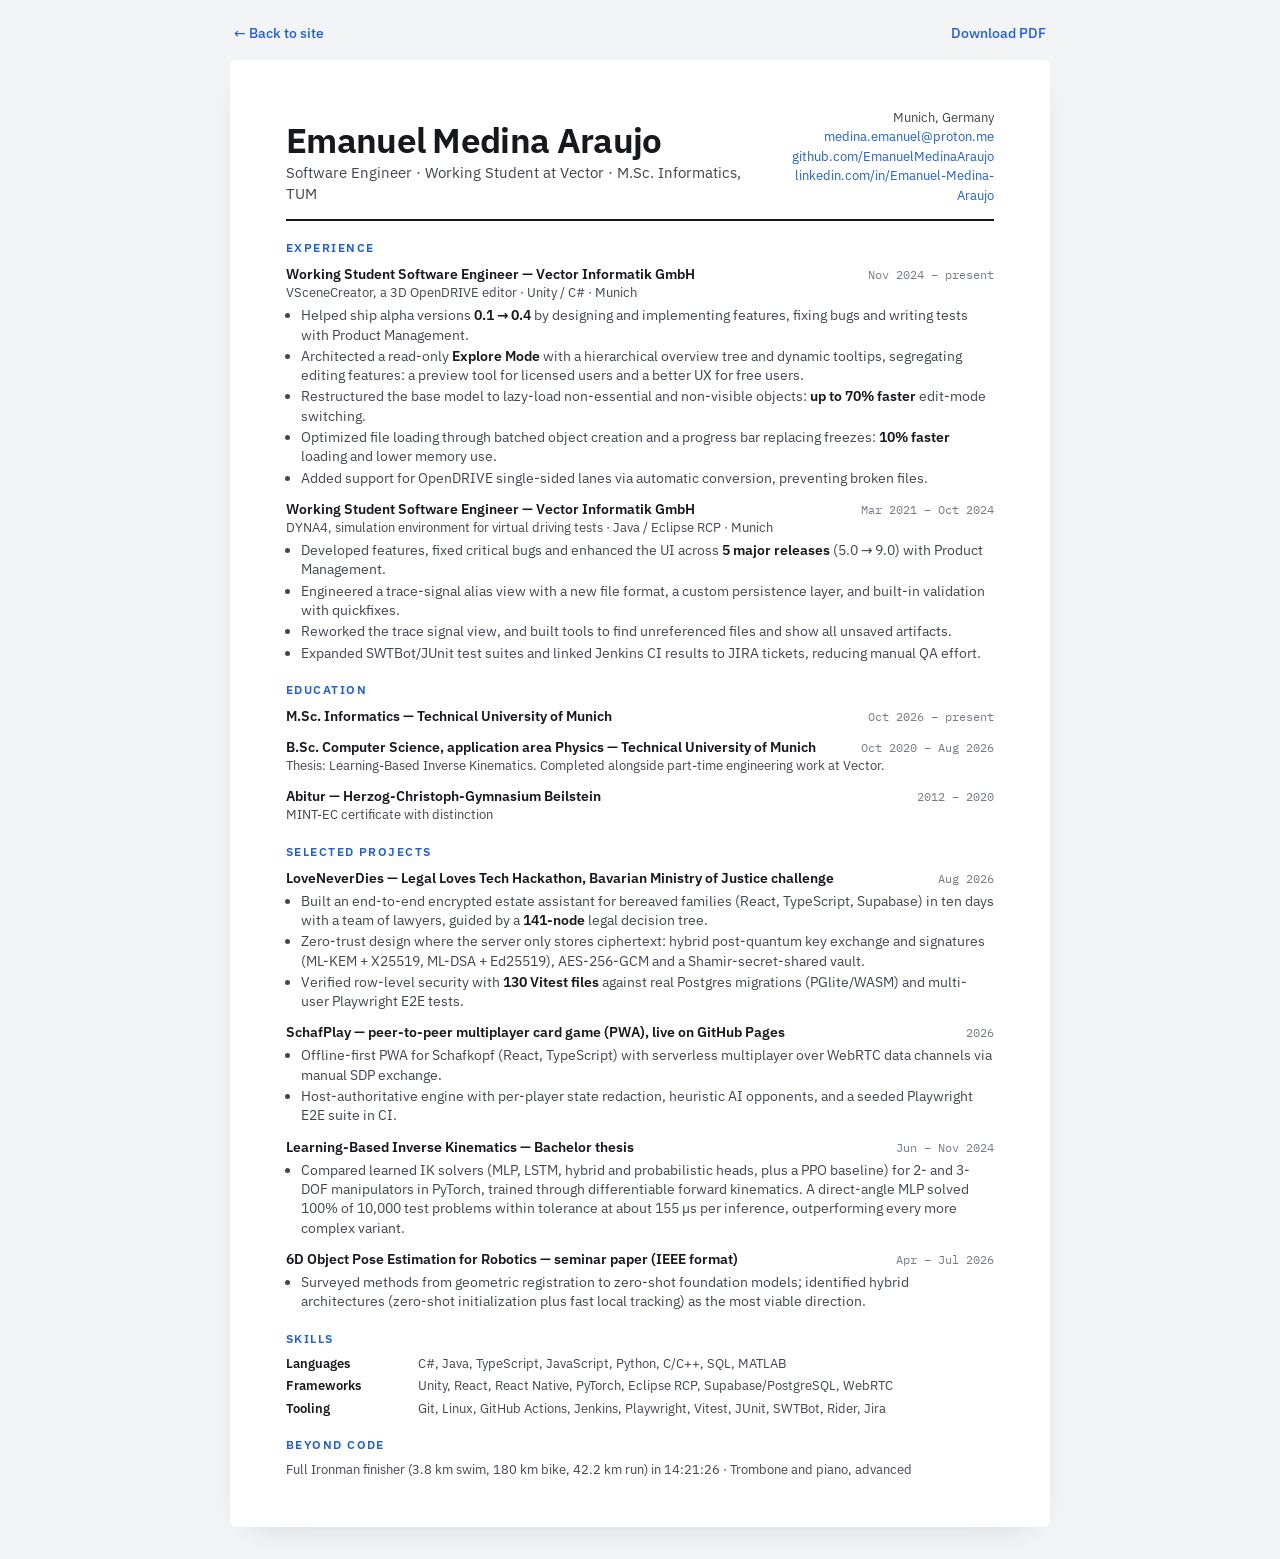
==== cv/index.html @ d1c61750 "Build full Reach and Workcell sites Two complete candidate sites replacing the prototypes, with ligh" ====
<!doctype html>
<html lang="en">
<head>
<meta charset="utf-8">
<meta name="viewport" content="width=device-width, initial-scale=1">
<title>CV — Emanuel Medina</title>
<meta name="description" content="CV of Emanuel Medina Araujo: working student software engineer at Vector Informatik since 2021, M.Sc. Informatics at TUM.">
<link rel="icon" href="../assets/favicon.svg" type="image/svg+xml">
<link rel="preload" href="../assets/fonts/IBMPlexSans-normal-300-700.woff2" as="font" type="font/woff2" crossorigin>
<link rel="stylesheet" href="../assets/fonts/fonts.css">
<style>
  :root{--ink:#16181d;--soft:#41454f;--mute:#767b86;--line:#e3e5e9;--acc:#1f5fd6}
  *{box-sizing:border-box;margin:0;padding:0}
  @page{size:A4;margin:10mm 13mm 8mm}
  body{font-family:"IBM Plex Sans",system-ui,sans-serif;color:var(--ink);font-size:10.2pt;line-height:1.42;background:#f3f4f6;-webkit-font-smoothing:antialiased}
  .page{max-width:820px;margin:32px auto;background:#fff;padding:48px 56px;box-shadow:0 10px 40px -20px #0003;border-radius:6px}
  a{color:inherit;text-decoration:none}
  header{display:flex;justify-content:space-between;align-items:flex-end;gap:24px;padding-bottom:14px;border-bottom:2px solid var(--ink)}
  h1{font-size:26pt;font-weight:650;letter-spacing:-.02em;line-height:1}
  .role{margin-top:6px;color:var(--soft);font-size:11pt}
  .contact{text-align:right;font-size:9.4pt;color:var(--soft);line-height:1.55}
  .contact a{color:var(--acc)}
  h2{font-size:9pt;font-weight:600;letter-spacing:.12em;text-transform:uppercase;color:var(--acc);margin:18px 0 8px}
  .item{margin-bottom:11px;break-inside:avoid}
  .row{display:flex;justify-content:space-between;gap:16px;align-items:baseline}
  .row b{font-weight:600;font-size:10.6pt}
  .row span{color:var(--mute);font-size:9.2pt;white-space:nowrap;font-family:"IBM Plex Mono",monospace}
  .sub{color:var(--soft);font-size:9.6pt}
  ul{margin:4px 0 0 15px}
  li{margin-bottom:2px;color:var(--soft)}
  li b{color:var(--ink);font-weight:600}
  .skills{display:grid;grid-template-columns:120px 1fr;gap:4px 12px;font-size:9.8pt}
  .skills dt{font-weight:600}
  .skills dd{color:var(--soft)}
  .toolbar{max-width:820px;margin:24px auto -16px;display:flex;justify-content:space-between;font-size:14px;padding:0 4px}
  .toolbar a{color:var(--acc);font-weight:500}
  @media print{body{background:#fff;font-size:9.1pt;line-height:1.3}h2{margin:10px 0 5px}.item{margin-bottom:7px}header{padding-bottom:10px}h1{font-size:23pt}.page{margin:0;padding:0;box-shadow:none;max-width:none}.toolbar,.np{display:none}.contact{white-space:nowrap}}
  @media (max-width:700px){.page{margin:0;padding:24px 20px;border-radius:0}header{flex-direction:column;align-items:flex-start}.contact{text-align:left}.row{flex-direction:column;gap:0}}
</style>
</head>
<body>
<div class="toolbar"><a href="../">← Back to site</a><a href="Emanuel-Medina-CV.pdf" download>Download PDF</a></div>
<div class="page">
  <header>
    <div>
      <h1>Emanuel Medina Araujo</h1>
      <div class="role">Software Engineer · Working Student at Vector · M.Sc. Informatics, TUM</div>
    </div>
    <div class="contact">
      Munich, Germany<br>
      <a href="mailto:medina.emanuel@proton.me">medina.emanuel@proton.me</a><br>
      <a href="https://github.com/EmanuelMedinaAraujo">github.com/EmanuelMedinaAraujo</a><br>
      <a href="https://linkedin.com/in/Emanuel-Medina-Araujo">linkedin.com/in/Emanuel-Medina-Araujo</a>
    </div>
  </header>

  <h2>Experience</h2>
  <div class="item">
    <div class="row"><b>Working Student Software Engineer — Vector Informatik GmbH</b><span>Nov 2024 – present</span></div>
    <div class="sub">VSceneCreator, a 3D OpenDRIVE editor · Unity / C# · Munich</div>
    <ul>
      <li>Helped ship alpha versions <b>0.1 → 0.4</b> by designing and implementing features, fixing bugs and writing tests with Product Management.</li>
      <li>Architected a read-only <b>Explore Mode</b> with a hierarchical overview tree and dynamic tooltips, segregating editing features: a preview tool for licensed users and a better UX for free users.</li>
      <li>Restructured the base model to lazy-load non-essential and non-visible objects: <b>up to 70% faster</b> edit-mode switching.</li>
      <li>Optimized file loading through batched object creation and a progress bar replacing freezes: <b>10% faster</b> loading and lower memory use.</li>
      <li class="np">Added support for OpenDRIVE single-sided lanes via automatic conversion, preventing broken files.</li>
    </ul>
  </div>
  <div class="item">
    <div class="row"><b>Working Student Software Engineer — Vector Informatik GmbH</b><span>Mar 2021 – Oct 2024</span></div>
    <div class="sub">DYNA4, simulation environment for virtual driving tests · Java / Eclipse RCP · Munich</div>
    <ul>
      <li>Developed features, fixed critical bugs and enhanced the UI across <b>5 major releases</b> (5.0 → 9.0) with Product Management.</li>
      <li>Engineered a trace-signal alias view with a new file format, a custom persistence layer, and built-in validation with quickfixes.</li>
      <li class="np">Reworked the trace signal view, and built tools to find unreferenced files and show all unsaved artifacts.</li>
      <li>Expanded SWTBot/JUnit test suites and linked Jenkins CI results to JIRA tickets, reducing manual QA effort.</li>
    </ul>
  </div>

  <h2>Education</h2>
  <div class="item"><div class="row"><b>M.Sc. Informatics — Technical University of Munich</b><span>Oct 2026 – present</span></div></div>
  <div class="item"><div class="row"><b>B.Sc. Computer Science, application area Physics — Technical University of Munich</b><span>Oct 2020 – Aug 2026</span></div>
    <div class="sub">Thesis: Learning-Based Inverse Kinematics. Completed alongside part-time engineering work at Vector.</div></div>
  <div class="item"><div class="row"><b>Abitur — Herzog-Christoph-Gymnasium Beilstein</b><span>2012 – 2020</span></div>
    <div class="sub">MINT-EC certificate with distinction</div></div>

  <h2>Selected Projects</h2>
  <div class="item">
    <div class="row"><b>LoveNeverDies — Legal Loves Tech Hackathon, Bavarian Ministry of Justice challenge</b><span>Aug 2026</span></div>
    <ul>
      <li>Built an end-to-end encrypted estate assistant for bereaved families (React, TypeScript, Supabase) in ten days with a team of lawyers, guided by a <b>141-node</b> legal decision tree.</li>
      <li>Zero-trust design where the server only stores ciphertext: hybrid post-quantum key exchange and signatures (ML-KEM + X25519, ML-DSA + Ed25519), AES-256-GCM and a Shamir-secret-shared vault.</li>
      <li>Verified row-level security with <b>130 Vitest files</b> against real Postgres migrations (PGlite/WASM) and multi-user Playwright E2E tests.</li>
    </ul>
  </div>
  <div class="item">
    <div class="row"><b>SchafPlay — peer-to-peer multiplayer card game (PWA), live on GitHub Pages</b><span>2026</span></div>
    <ul>
      <li>Offline-first PWA for Schafkopf (React, TypeScript) with serverless multiplayer over WebRTC data channels via manual SDP exchange.</li>
      <li>Host-authoritative engine with per-player state redaction, heuristic AI opponents, and a seeded Playwright E2E suite in CI.</li>
    </ul>
  </div>
  <div class="item">
    <div class="row"><b>Learning-Based Inverse Kinematics — Bachelor thesis</b><span>Jun – Nov 2024</span></div>
    <ul><li>Compared learned IK solvers (MLP, LSTM, hybrid and probabilistic heads, plus a PPO baseline) for 2- and 3-DOF manipulators in PyTorch, trained through differentiable forward kinematics. A direct-angle MLP solved 100% of 10,000 test problems within tolerance at about 155 µs per inference, outperforming every more complex variant.</li></ul>
  </div>
  <div class="item">
    <div class="row"><b>6D Object Pose Estimation for Robotics — seminar paper (IEEE format)</b><span>Apr – Jul 2026</span></div>
    <ul><li>Surveyed methods from geometric registration to zero-shot foundation models; identified hybrid architectures (zero-shot initialization plus fast local tracking) as the most viable direction.</li></ul>
  </div>

  <h2>Skills</h2>
  <dl class="skills">
    <dt>Languages</dt><dd>C#, Java, TypeScript, JavaScript, Python, C/C++, SQL, MATLAB</dd>
    <dt>Frameworks</dt><dd>Unity, React, React Native, PyTorch, Eclipse RCP, Supabase/PostgreSQL, WebRTC</dd>
    <dt>Tooling</dt><dd>Git, Linux, GitHub Actions, Jenkins, Playwright, Vitest, JUnit, SWTBot, Rider, Jira</dd>
  </dl>

  <h2>Beyond Code</h2>
  <div class="sub">Full Ironman finisher (3.8 km swim, 180 km bike, 42.2 km run) in 14:21:26 · Trombone and piano, advanced</div>
</div>
</body>
</html>
---- assets/fonts/fonts.css ----
/* Self-hosted Google Fonts (latin subset), OFL licensed */
@font-face {
  font-family: 'Geist';
  font-style: normal;
  font-weight: 300 800;
  font-display: swap;
  src: url(Geist-normal-300-800.woff2) format('woff2');
  unicode-range: U+0000-00FF, U+0131, U+0152-0153, U+02BB-02BC, U+02C6, U+02DA, U+02DC, U+0304, U+0308, U+0329, U+2000-206F, U+20AC, U+2122, U+2191, U+2193, U+2212, U+2215, U+FEFF, U+FFFD;
}
@font-face {
  font-family: 'Geist Mono';
  font-style: normal;
  font-weight: 400;
  font-display: swap;
  src: url(GeistMono-normal-400.woff2) format('woff2');
  unicode-range: U+0000-00FF, U+0131, U+0152-0153, U+02BB-02BC, U+02C6, U+02DA, U+02DC, U+0304, U+0308, U+0329, U+2000-206F, U+20AC, U+2122, U+2191, U+2193, U+2212, U+2215, U+FEFF, U+FFFD;
}
@font-face {
  font-family: 'Geist Mono';
  font-style: normal;
  font-weight: 500;
  font-display: swap;
  src: url(GeistMono-normal-500.woff2) format('woff2');
  unicode-range: U+0000-00FF, U+0131, U+0152-0153, U+02BB-02BC, U+02C6, U+02DA, U+02DC, U+0304, U+0308, U+0329, U+2000-206F, U+20AC, U+2122, U+2191, U+2193, U+2212, U+2215, U+FEFF, U+FFFD;
}
@font-face {
  font-family: 'IBM Plex Mono';
  font-style: normal;
  font-weight: 400;
  font-display: swap;
  src: url(IBMPlexMono-normal-400.woff2) format('woff2');
  unicode-range: U+0000-00FF, U+0131, U+0152-0153, U+02BB-02BC, U+02C6, U+02DA, U+02DC, U+0304, U+0308, U+0329, U+2000-206F, U+20AC, U+2122, U+2191, U+2193, U+2212, U+2215, U+FEFF, U+FFFD;
}
@font-face {
  font-family: 'IBM Plex Mono';
  font-style: normal;
  font-weight: 500;
  font-display: swap;
  src: url(IBMPlexMono-normal-500.woff2) format('woff2');
  unicode-range: U+0000-00FF, U+0131, U+0152-0153, U+02BB-02BC, U+02C6, U+02DA, U+02DC, U+0304, U+0308, U+0329, U+2000-206F, U+20AC, U+2122, U+2191, U+2193, U+2212, U+2215, U+FEFF, U+FFFD;
}
@font-face {
  font-family: 'IBM Plex Sans';
  font-style: italic;
  font-weight: 400;
  font-stretch: 100%;
  font-display: swap;
  src: url(IBMPlexSans-italic-400.woff2) format('woff2');
  unicode-range: U+0000-00FF, U+0131, U+0152-0153, U+02BB-02BC, U+02C6, U+02DA, U+02DC, U+0304, U+0308, U+0329, U+2000-206F, U+20AC, U+2122, U+2191, U+2193, U+2212, U+2215, U+FEFF, U+FFFD;
}
@font-face {
  font-family: 'IBM Plex Sans';
  font-style: normal;
  font-weight: 300 700;
  font-stretch: 100%;
  font-display: swap;
  src: url(IBMPlexSans-normal-300-700.woff2) format('woff2');
  unicode-range: U+0000-00FF, U+0131, U+0152-0153, U+02BB-02BC, U+02C6, U+02DA, U+02DC, U+0304, U+0308, U+0329, U+2000-206F, U+20AC, U+2122, U+2191, U+2193, U+2212, U+2215, U+FEFF, U+FFFD;
}
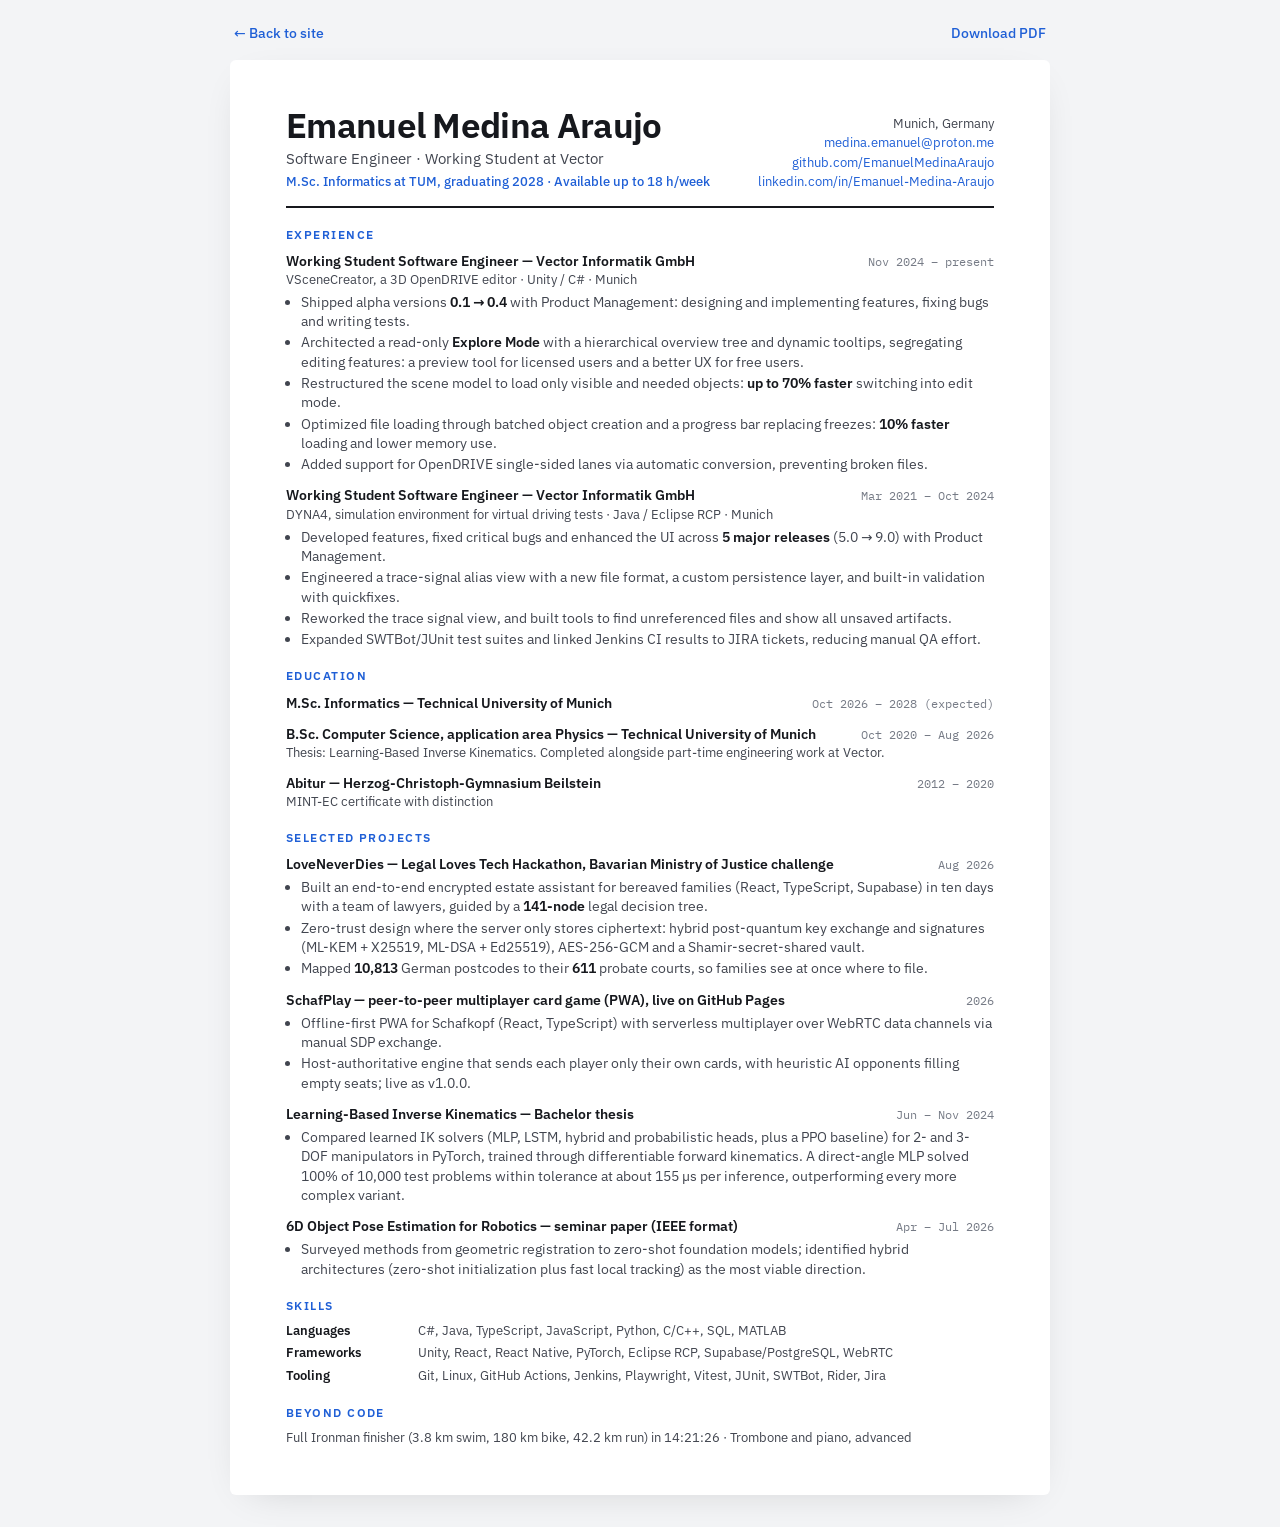
==== commit 612b9040: "Add Bento option, plain-language copy, availability, Workcell arm clearance - New bento/ design: col" ====
--- a/cv/index.html
+++ b/cv/index.html
@@ -18,6 +18,7 @@
   header{display:flex;justify-content:space-between;align-items:flex-end;gap:24px;padding-bottom:14px;border-bottom:2px solid var(--ink)}
   h1{font-size:26pt;font-weight:650;letter-spacing:-.02em;line-height:1}
   .role{margin-top:6px;color:var(--soft);font-size:11pt}
+  .avail{margin-top:4px;color:var(--acc);font-size:9.6pt;font-weight:500}
   .contact{text-align:right;font-size:9.4pt;color:var(--soft);line-height:1.55}
   .contact a{color:var(--acc)}
   h2{font-size:9pt;font-weight:600;letter-spacing:.12em;text-transform:uppercase;color:var(--acc);margin:18px 0 8px}
@@ -44,7 +45,8 @@
   <header>
     <div>
       <h1>Emanuel Medina Araujo</h1>
-      <div class="role">Software Engineer · Working Student at Vector · M.Sc. Informatics, TUM</div>
+      <div class="role">Software Engineer · Working Student at Vector</div>
+      <div class="avail">M.Sc. Informatics at TUM, graduating 2028 · Available up to 18 h/week</div>
     </div>
     <div class="contact">
       Munich, Germany<br>
@@ -59,9 +61,9 @@
     <div class="row"><b>Working Student Software Engineer — Vector Informatik GmbH</b><span>Nov 2024 – present</span></div>
     <div class="sub">VSceneCreator, a 3D OpenDRIVE editor · Unity / C# · Munich</div>
     <ul>
-      <li>Helped ship alpha versions <b>0.1 → 0.4</b> by designing and implementing features, fixing bugs and writing tests with Product Management.</li>
+      <li>Shipped alpha versions <b>0.1 → 0.4</b> with Product Management: designing and implementing features, fixing bugs and writing tests.</li>
       <li>Architected a read-only <b>Explore Mode</b> with a hierarchical overview tree and dynamic tooltips, segregating editing features: a preview tool for licensed users and a better UX for free users.</li>
-      <li>Restructured the base model to lazy-load non-essential and non-visible objects: <b>up to 70% faster</b> edit-mode switching.</li>
+      <li>Restructured the scene model to load only visible and needed objects: <b>up to 70% faster</b> switching into edit mode.</li>
       <li>Optimized file loading through batched object creation and a progress bar replacing freezes: <b>10% faster</b> loading and lower memory use.</li>
       <li class="np">Added support for OpenDRIVE single-sided lanes via automatic conversion, preventing broken files.</li>
     </ul>
@@ -78,7 +80,7 @@
   </div>
 
   <h2>Education</h2>
-  <div class="item"><div class="row"><b>M.Sc. Informatics — Technical University of Munich</b><span>Oct 2026 – present</span></div></div>
+  <div class="item"><div class="row"><b>M.Sc. Informatics — Technical University of Munich</b><span>Oct 2026 – 2028 (expected)</span></div></div>
   <div class="item"><div class="row"><b>B.Sc. Computer Science, application area Physics — Technical University of Munich</b><span>Oct 2020 – Aug 2026</span></div>
     <div class="sub">Thesis: Learning-Based Inverse Kinematics. Completed alongside part-time engineering work at Vector.</div></div>
   <div class="item"><div class="row"><b>Abitur — Herzog-Christoph-Gymnasium Beilstein</b><span>2012 – 2020</span></div>
@@ -90,14 +92,14 @@
     <ul>
       <li>Built an end-to-end encrypted estate assistant for bereaved families (React, TypeScript, Supabase) in ten days with a team of lawyers, guided by a <b>141-node</b> legal decision tree.</li>
       <li>Zero-trust design where the server only stores ciphertext: hybrid post-quantum key exchange and signatures (ML-KEM + X25519, ML-DSA + Ed25519), AES-256-GCM and a Shamir-secret-shared vault.</li>
-      <li>Verified row-level security with <b>130 Vitest files</b> against real Postgres migrations (PGlite/WASM) and multi-user Playwright E2E tests.</li>
+      <li>Mapped <b>10,813</b> German postcodes to their <b>611</b> probate courts, so families see at once where to file.</li>
     </ul>
   </div>
   <div class="item">
     <div class="row"><b>SchafPlay — peer-to-peer multiplayer card game (PWA), live on GitHub Pages</b><span>2026</span></div>
     <ul>
       <li>Offline-first PWA for Schafkopf (React, TypeScript) with serverless multiplayer over WebRTC data channels via manual SDP exchange.</li>
-      <li>Host-authoritative engine with per-player state redaction, heuristic AI opponents, and a seeded Playwright E2E suite in CI.</li>
+      <li>Host-authoritative engine that sends each player only their own cards, with heuristic AI opponents filling empty seats; live as v1.0.0.</li>
     </ul>
   </div>
   <div class="item">
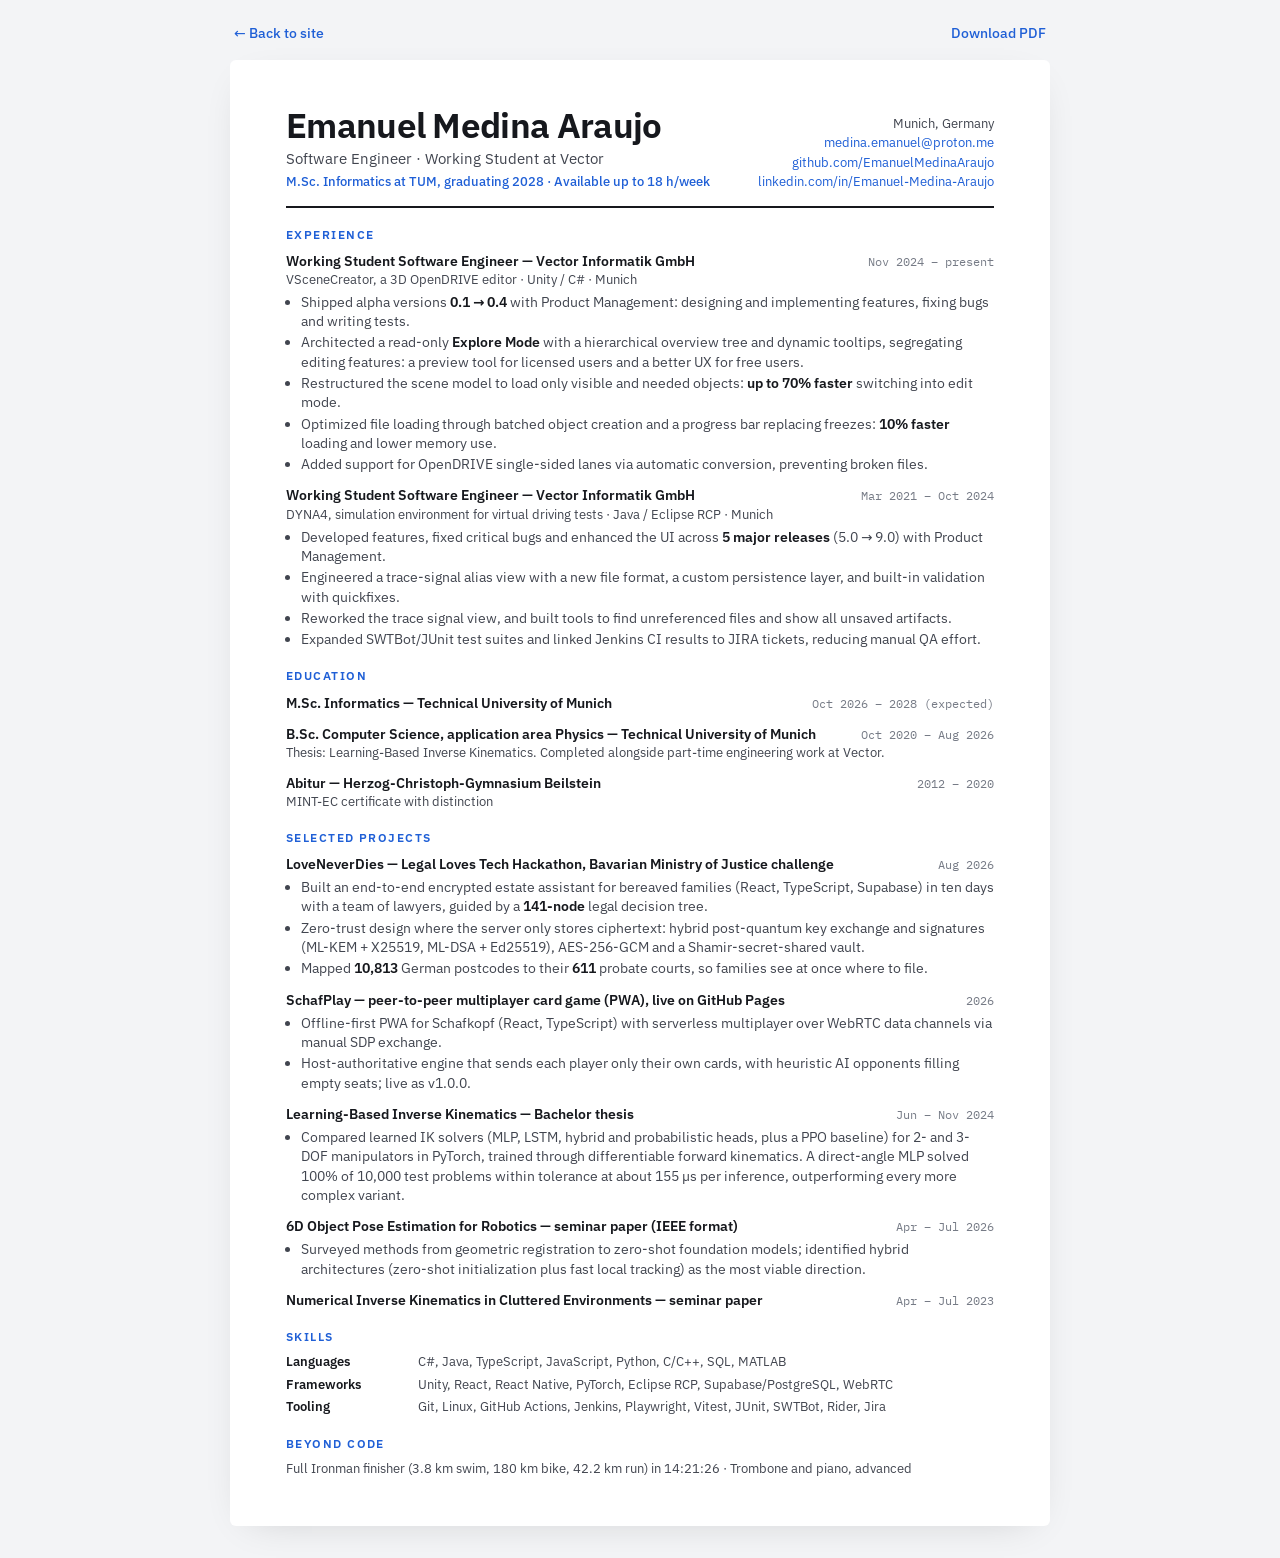
==== commit 5b683596: "Link seminar papers, Vector product pages; add 2023 IK seminar Co-Authored-By: Claude Opus 5.5 <nore" ====
--- a/cv/index.html
+++ b/cv/index.html
@@ -107,8 +107,11 @@
     <ul><li>Compared learned IK solvers (MLP, LSTM, hybrid and probabilistic heads, plus a PPO baseline) for 2- and 3-DOF manipulators in PyTorch, trained through differentiable forward kinematics. A direct-angle MLP solved 100% of 10,000 test problems within tolerance at about 155 µs per inference, outperforming every more complex variant.</li></ul>
   </div>
   <div class="item">
-    <div class="row"><b>6D Object Pose Estimation for Robotics — seminar paper (IEEE format)</b><span>Apr – Jul 2026</span></div>
+    <div class="row"><b><a href="https://emanuelmedinaaraujo.github.io/EmanuelMedinaWebsite/papers/6d-object-pose-estimation.pdf">6D Object Pose Estimation for Robotics</a> — seminar paper (IEEE format)</b><span>Apr – Jul 2026</span></div>
     <ul><li>Surveyed methods from geometric registration to zero-shot foundation models; identified hybrid architectures (zero-shot initialization plus fast local tracking) as the most viable direction.</li></ul>
+  </div>
+  <div class="item">
+    <div class="row"><b><a href="https://emanuelmedinaaraujo.github.io/EmanuelMedinaWebsite/papers/numerical-inverse-kinematics.pdf">Numerical Inverse Kinematics in Cluttered Environments</a> — seminar paper</b><span>Apr – Jul 2023</span></div>
   </div>
 
   <h2>Skills</h2>
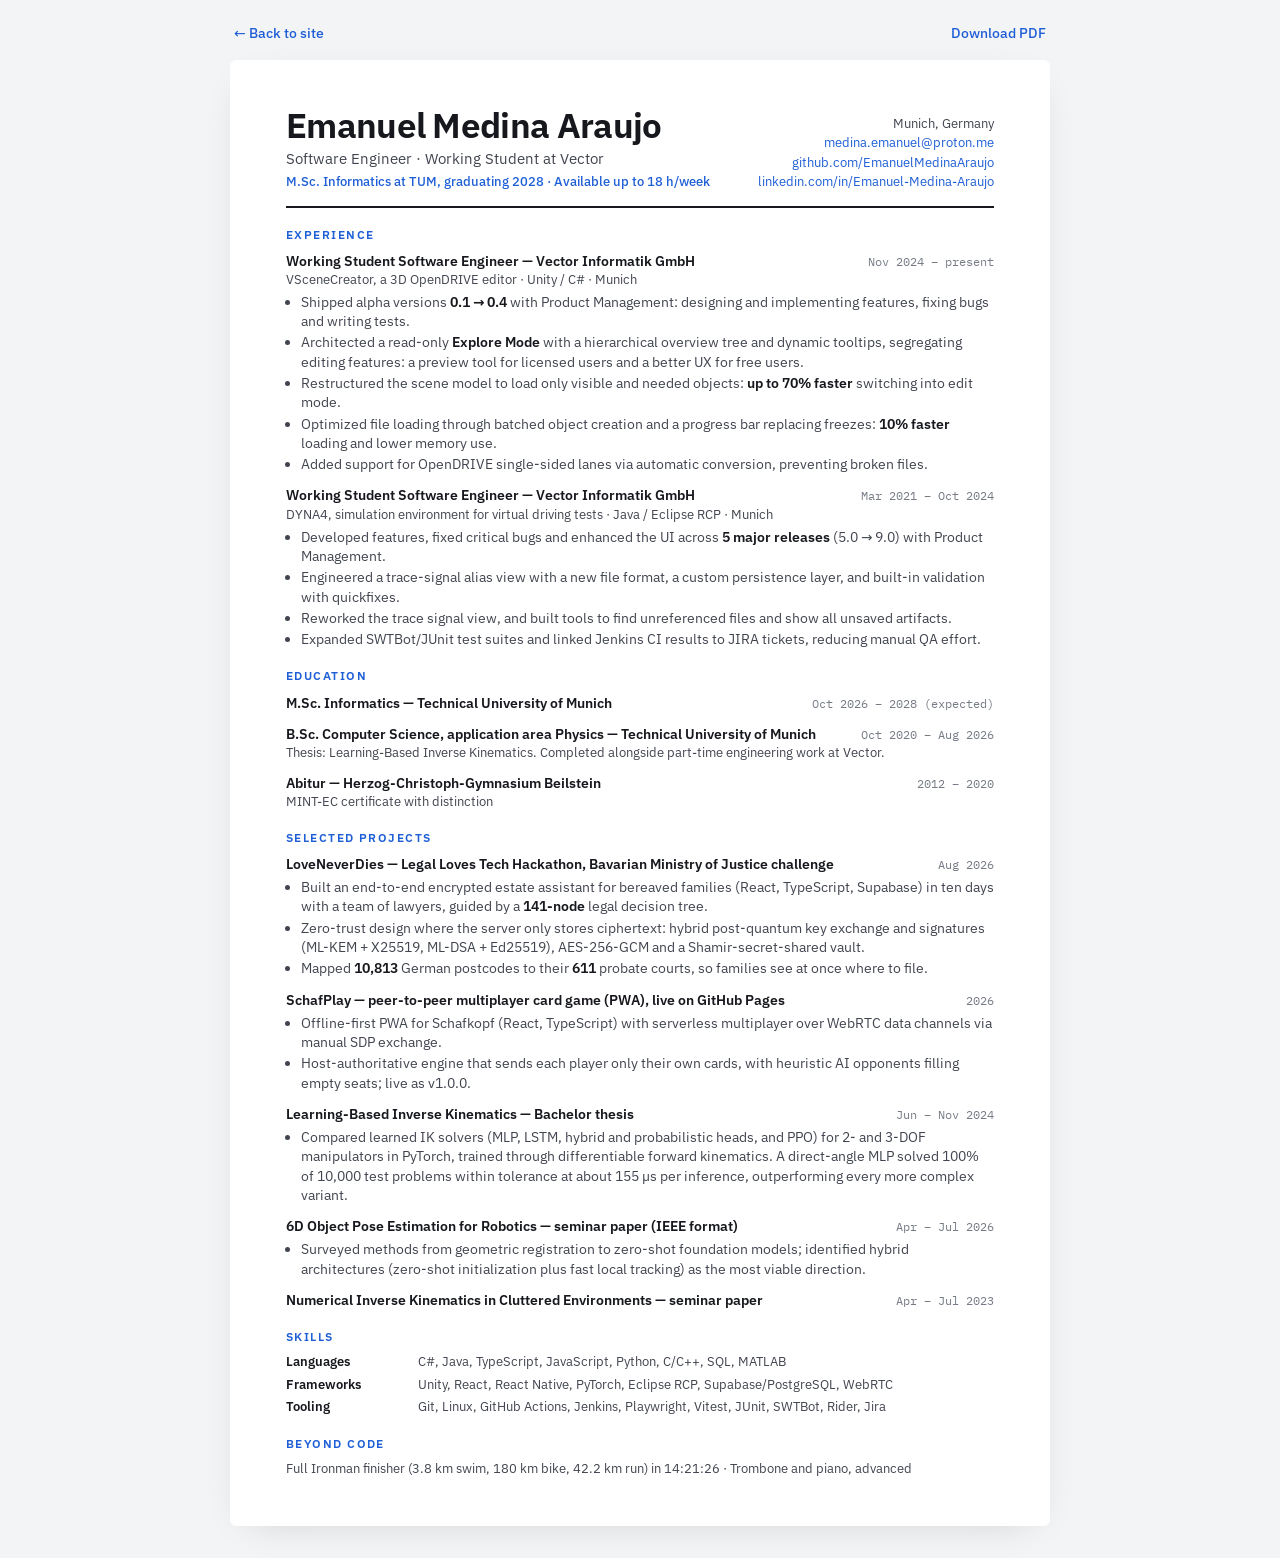
==== commit 4e6597fb: "Link bachelor thesis PDF; show PPO results Public copy of the thesis has the scanned signature remov" ====
--- a/cv/index.html
+++ b/cv/index.html
@@ -103,8 +103,8 @@
     </ul>
   </div>
   <div class="item">
-    <div class="row"><b>Learning-Based Inverse Kinematics — Bachelor thesis</b><span>Jun – Nov 2024</span></div>
-    <ul><li>Compared learned IK solvers (MLP, LSTM, hybrid and probabilistic heads, plus a PPO baseline) for 2- and 3-DOF manipulators in PyTorch, trained through differentiable forward kinematics. A direct-angle MLP solved 100% of 10,000 test problems within tolerance at about 155 µs per inference, outperforming every more complex variant.</li></ul>
+    <div class="row"><b><a href="https://emanuelmedinaaraujo.github.io/EmanuelMedinaWebsite/papers/learning-based-inverse-kinematics.pdf">Learning-Based Inverse Kinematics</a> — Bachelor thesis</b><span>Jun – Nov 2024</span></div>
+    <ul><li>Compared learned IK solvers (MLP, LSTM, hybrid and probabilistic heads, and PPO) for 2- and 3-DOF manipulators in PyTorch, trained through differentiable forward kinematics. A direct-angle MLP solved 100% of 10,000 test problems within tolerance at about 155 µs per inference, outperforming every more complex variant.</li></ul>
   </div>
   <div class="item">
     <div class="row"><b><a href="https://emanuelmedinaaraujo.github.io/EmanuelMedinaWebsite/papers/6d-object-pose-estimation.pdf">6D Object Pose Estimation for Robotics</a> — seminar paper (IEEE format)</b><span>Apr – Jul 2026</span></div>
